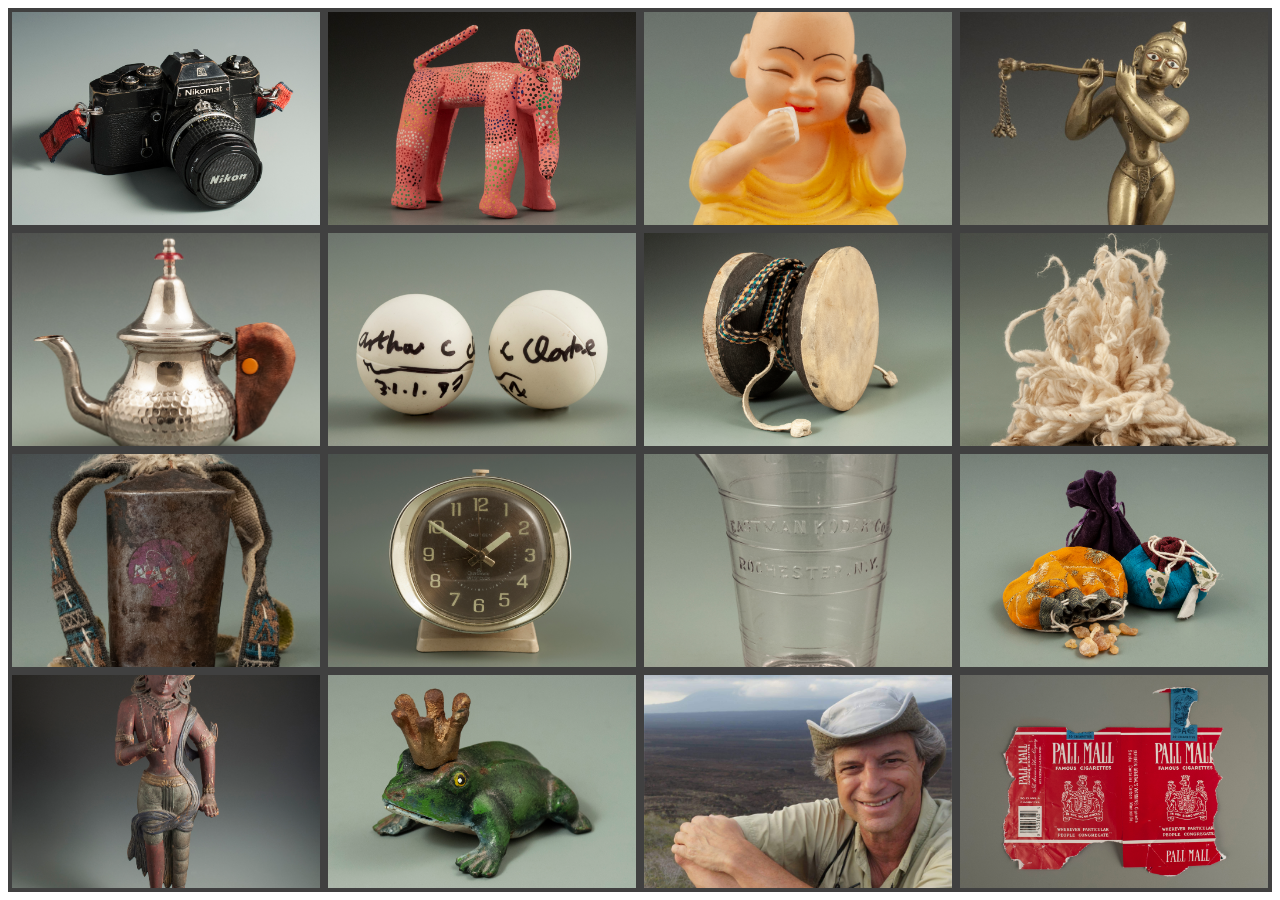
==== index.html @ 548ee443 "Initial upload" ====
<html><head>
<title>108 Beloved Objects</title>
<link rel="apple-touch-icon" sizes="180x180" href="/favicons/apple-touch-icon.png">
<link rel="icon" type="image/png" sizes="32x32" href="/favicons/favicon-32x32.png">
<link rel="icon" type="image/png" sizes="16x16" href="/favicons/favicon-16x16.png">
<link rel="icon" href="/favicons/favicon.ico" type="image/x-icon"/>
<link rel="manifest" href="/favicons/site.webmanifest">
        <link rel="stylesheet" href="main.css?s=87835" type="text/css" />
	<script type="text/javascript" src="main.js?s=88437"></script>
	<script type="text/javascript">
// Number of images in images directory - each is named NNN.jpg, e.g., 001.jpg, 015.jpg, etc.

let pics=26;

// Number of frames in the grid
let frames=16;

// Randomize 3-digit numbers from 1 to the number of images into an array

let images = shuffleArray(Array(pics).fill().map((element, index) => (index + 1).toLocaleString(undefined, {minimumIntegerDigits: 3})));

// next is the subscript of the next image name in the images array

let next=frames;

// Array of sound effects to play during blinking

let sounds=Array('beep.mp3', 'jeop1.mp3', 'jeop2.mp3');

// On pageload, add an <img> to each <div> in the grid with the corresponding image from the array

function loadImages() {
// Get array of <div>s

	var emptyGrid = document.getElementsByClassName("item");
	var emptyGridArray = Array.from(emptyGrid);
	var arrayLength = emptyGrid.length;

// Add an <img> to each one with the corresponding image from the array

	for (var i = 0; i < arrayLength; i++) {
            	emptyGrid[i].id = i;
	    	var img = document.createElement("IMG");
            	emptyGrid[i].appendChild(makeImgByNumber(images[i]));
	} 
} 

// Flash the images in the grid & show the full image of the last one flashed

function flashThisGrid(div) {
	var grid = document.getElementsByClassName("item");
	var soundChoice = Math.floor(Math.random() * sounds.length);

// Flash the grid with the chosen sound effect and return the last image flashed

	result = Promise.resolve(flashGrid(Array.from(grid), 2, sounds[soundChoice]));
	result.then(function(value) {

// Get the name of the chosen image

  		var imageUrl = value.firstChild.currentSrc;

// Put the chosen image into the "big" <div> and bring it to the front

		var big = document.getElementById("big");
		big.replaceChild(makeImgByUrl(imageUrl), big.firstChild);
    		big.style.zIndex = 99;

// Replace the image in the chosen grid space with the next one in the images array

		value.replaceChild(makeImgByNumber(images[next]), value.firstChild);
		dim(value);
		next = (next + 1 < pics) ? next + 1 : 0;
	});
}
	</script>
</head>
<body onload="loadImages()">
        <div onclick="flashThisGrid(this)" class="item"></div>
        <div onclick="flashThisGrid(this)" class="item"></div>
        <div onclick="flashThisGrid(this)" class="item"></div>
        <div onclick="flashThisGrid(this)" class="item"></div>
        <div onclick="flashThisGrid(this)" class="item"></div>
        <div onclick="flashThisGrid(this)" class="item"></div>
        <div onclick="flashThisGrid(this)" class="item"></div>
        <div onclick="flashThisGrid(this)" class="item"></div>
        <div onclick="flashThisGrid(this)" class="item"></div>
        <div onclick="flashThisGrid(this)" class="item"></div>
        <div onclick="flashThisGrid(this)" class="item"></div>
        <div onclick="flashThisGrid(this)" class="item"></div>
        <div onclick="flashThisGrid(this)" class="item"></div>
        <div onclick="flashThisGrid(this)" class="item"></div>
        <div onclick="flashThisGrid(this)" class="item"></div>
        <div onclick="flashThisGrid(this)" class="item"></div>
	<div class="big" id="big" onclick="resetGrid()"><img></div>
</body>
</html>
---- main.css ----
.big img {
    object-fit: cover;
    max-width: 100%;
    max-height: 100%;
    display:block;
    margin:auto;
    border: 4px solid #ffffff;
}

.big {
    position: absolute;
    top: 10%;
    bottom: 10%;
    left: 10%;
    right: 10%;
    z-index: -99;
}

.item {
	box-sizing: border-box;
	float: left;
	width: 25%; 
	height: 25%; 
	margin: 0;
	padding: 0;  
	border: 4px solid #404040;
	position: relative;
	overflow: hidden;
}

.item img {
	position: absolute;
	top: -9999px;
	left: -9999px;
	right: -9999px;
	bottom: -9999px;
	width: 100%;
	height: auto;
	margin: auto;
}
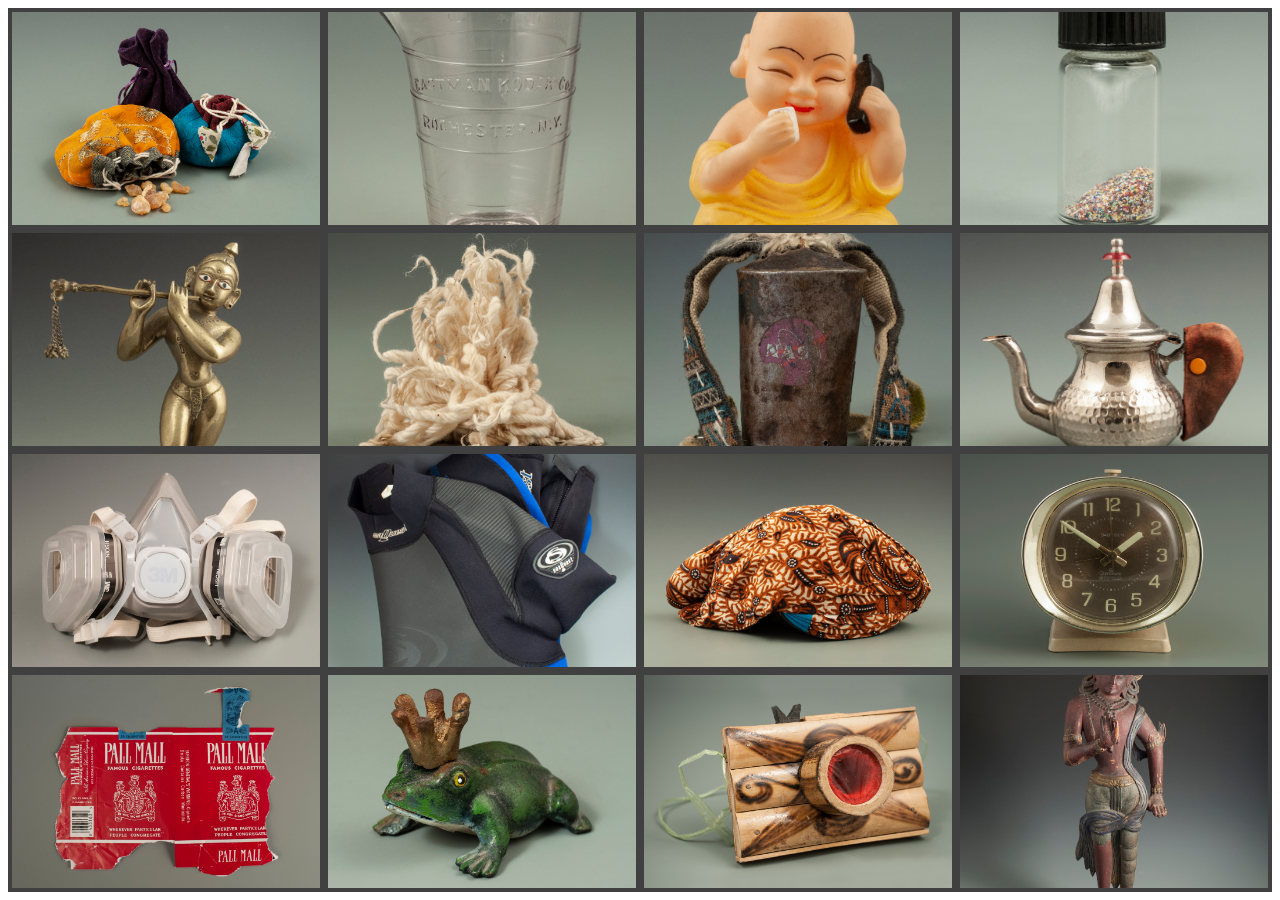
==== commit a171de29: "Add new images" ====
--- a/index.html
+++ b/index.html
@@ -10,7 +10,7 @@
 	<script type="text/javascript">
 // Number of images in images directory - each is named NNN.jpg, e.g., 001.jpg, 015.jpg, etc.
 
-let pics=26;
+let pics=27;
 
 // Number of frames in the grid
 let frames=16;
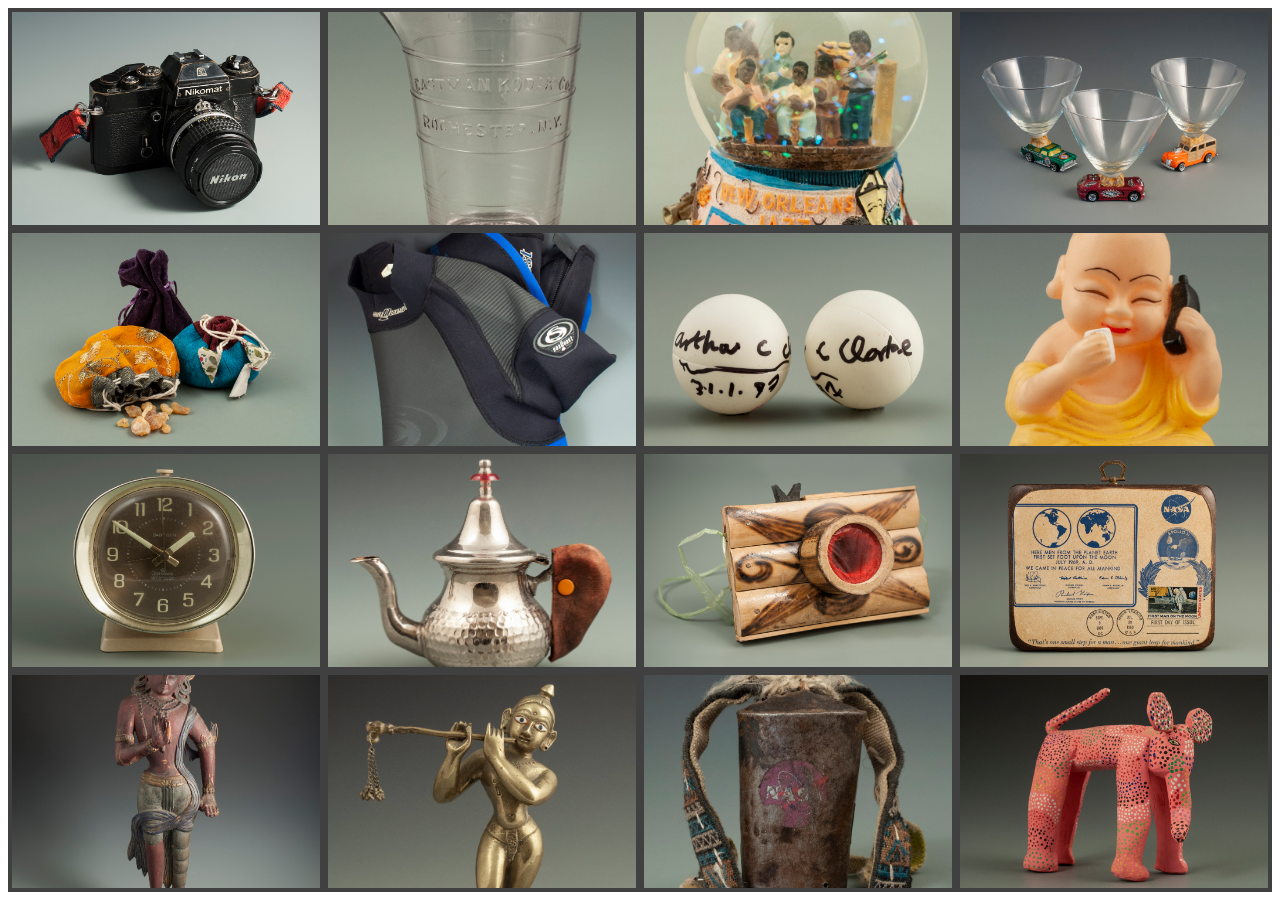
==== commit ba5c7e05: "Prechoose which images will be selected" ====
--- a/index.html
+++ b/index.html
@@ -17,7 +17,12 @@
 
 // Randomize 3-digit numbers from 1 to the number of images into an array
 
-let images = shuffleArray(Array(pics).fill().map((element, index) => (index + 1).toLocaleString(undefined, {minimumIntegerDigits: 3})));
+let picsArray = Array(pics).fill().map((element, index) => (index + 1).toLocaleString(undefined, {minimumIntegerDigits: 3}));
+picsArray.splice(0, 8);
+console.log(picsArray);
+let images = shuffleArray(picsArray);
+
+let defaultImages = shuffleArray(Array('001', '002', '003', '004', '005', '006', '007', '008'));
 
 // next is the subscript of the next image name in the images array
 
@@ -39,9 +44,10 @@
 // Add an <img> to each one with the corresponding image from the array
 
 	for (var i = 0; i < arrayLength; i++) {
+		let imageNumber = (i % 2 == 1) ? images[i] : defaultImages[i/2];
             	emptyGrid[i].id = i;
 	    	var img = document.createElement("IMG");
-            	emptyGrid[i].appendChild(makeImgByNumber(images[i]));
+            	emptyGrid[i].appendChild(makeImgByNumber(imageNumber));
 	} 
 } 
 
@@ -53,7 +59,7 @@
 
 // Flash the grid with the chosen sound effect and return the last image flashed
 
-	result = Promise.resolve(flashGrid(Array.from(grid), 2, sounds[soundChoice]));
+	result = Promise.resolve(flashGrid(Array.from(grid), 2, sounds[soundChoice], defaultImages[next - frames]));
 	result.then(function(value) {
 
 // Get the name of the chosen image
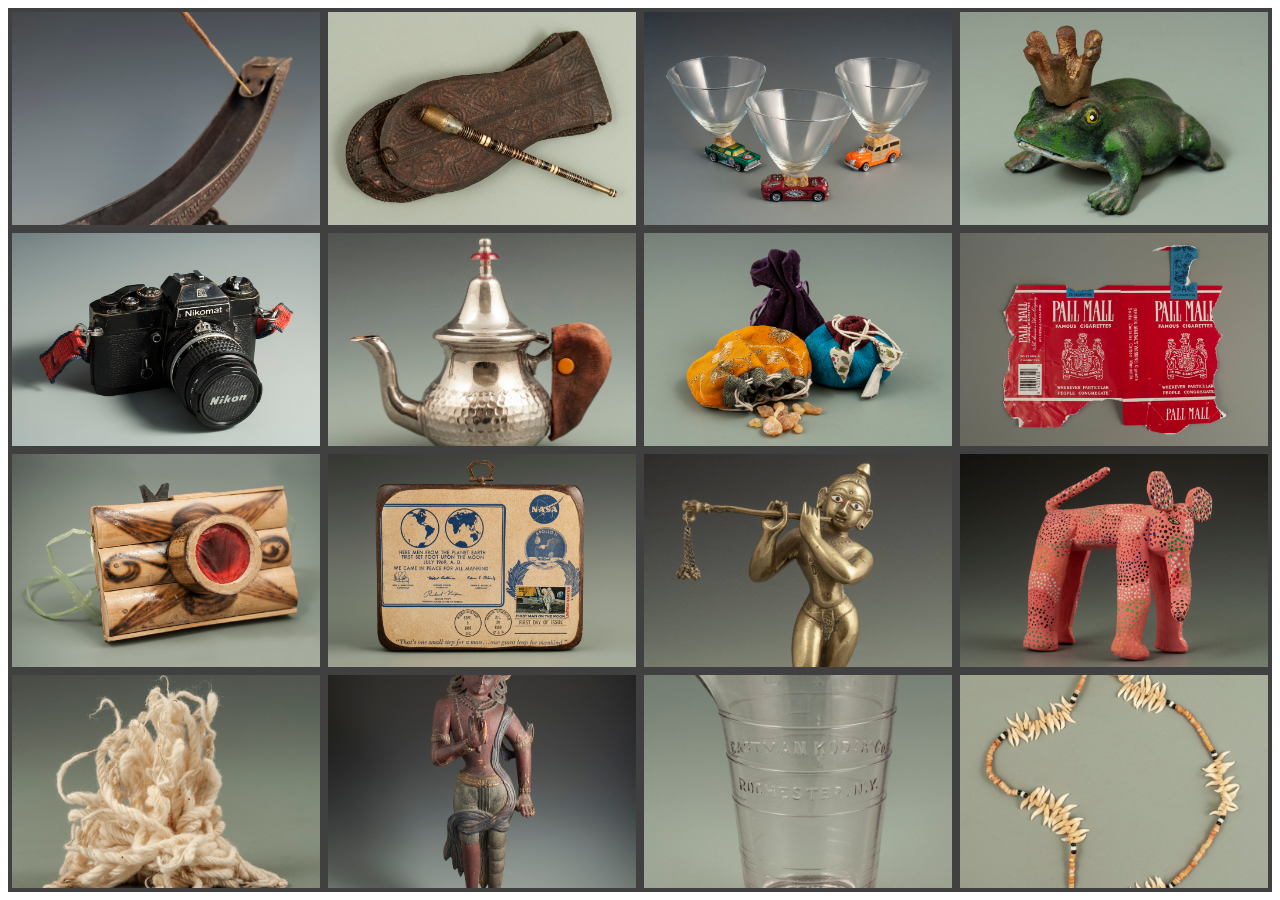
==== commit f25ef713: "Preselected items with replacements" ====
--- a/index.html
+++ b/index.html
@@ -5,28 +5,51 @@
 <link rel="icon" type="image/png" sizes="16x16" href="/favicons/favicon-16x16.png">
 <link rel="icon" href="/favicons/favicon.ico" type="image/x-icon"/>
 <link rel="manifest" href="/favicons/site.webmanifest">
-        <link rel="stylesheet" href="main.css?s=87835" type="text/css" />
-	<script type="text/javascript" src="main.js?s=88437"></script>
+        <link rel="stylesheet" href="main.css?s=87833" type="text/css" />
+	<script type="text/javascript" src="main.js?s=91237"></script>
 	<script type="text/javascript">
-// Number of images in images directory - each is named NNN.jpg, e.g., 001.jpg, 015.jpg, etc.
-
-let pics=27;
 
 // Number of frames in the grid
 let frames=16;
 
-// Randomize 3-digit numbers from 1 to the number of images into an array
+let picsArray = Array(
+'004',
+'008',
+'011',
+'006',
+'015',
+'018',
+'013',
+'024',
+'012',
+'001',
+'017',
+'014',
+'026',
+'009',
+'016',
+'019'
+);
 
-let picsArray = Array(pics).fill().map((element, index) => (index + 1).toLocaleString(undefined, {minimumIntegerDigits: 3}));
-picsArray.splice(0, 8);
-console.log(picsArray);
-let images = shuffleArray(picsArray);
+let images = shuffleArray(JSON.parse(JSON.stringify(picsArray)));
 
-let defaultImages = shuffleArray(Array('001', '002', '003', '004', '005', '006', '007', '008'));
+let replacement = shuffleArray(JSON.parse(JSON.stringify(Array(
+'002',
+'003',
+'005',
+'007',
+'010',
+'020',
+'021',
+'022',
+'023',
+'025',
+'027',
+))));
 
-// next is the subscript of the next image name in the images array
+// chosen is the subscript of the next image name to be chosen
 
-let next=frames;
+let chosen=0;
 
 // Array of sound effects to play during blinking
 
@@ -44,10 +67,9 @@
 // Add an <img> to each one with the corresponding image from the array
 
 	for (var i = 0; i < arrayLength; i++) {
-		let imageNumber = (i % 2 == 1) ? images[i] : defaultImages[i/2];
             	emptyGrid[i].id = i;
 	    	var img = document.createElement("IMG");
-            	emptyGrid[i].appendChild(makeImgByNumber(imageNumber));
+            	emptyGrid[i].appendChild(makeImgByNumber(images[i]));
 	} 
 } 
 
@@ -56,10 +78,8 @@
 function flashThisGrid(div) {
 	var grid = document.getElementsByClassName("item");
 	var soundChoice = Math.floor(Math.random() * sounds.length);
-
 // Flash the grid with the chosen sound effect and return the last image flashed
-
-	result = Promise.resolve(flashGrid(Array.from(grid), 2, sounds[soundChoice], defaultImages[next - frames]));
+	result = Promise.resolve(flashGrid(Array.from(grid), 2, sounds[soundChoice], picsArray[chosen]));
 	result.then(function(value) {
 
 // Get the name of the chosen image
@@ -72,11 +92,9 @@
 		big.replaceChild(makeImgByUrl(imageUrl), big.firstChild);
     		big.style.zIndex = 99;
 
-// Replace the image in the chosen grid space with the next one in the images array
-
-		value.replaceChild(makeImgByNumber(images[next]), value.firstChild);
+		value.replaceChild(makeImgByNumber(replacement[chosen]), value.firstChild);
 		dim(value);
-		next = (next + 1 < pics) ? next + 1 : 0;
+                chosen = chosen + 1;
 	});
 }
 	</script>
--- a/main.css
+++ b/main.css
@@ -17,6 +17,7 @@
 }
 
 .item {
+  	background-color: #404040;
 	box-sizing: border-box;
 	float: left;
 	width: 25%; 
@@ -38,3 +39,26 @@
 	height: auto;
 	margin: auto;
 }
+
+.tiny {
+	box-sizing: border-box;
+	float: left;
+	width: 20%; 
+	height: 20%; 
+	margin: 0;
+	padding: 0;  
+	border: 4px solid #404040;
+	position: relative;
+	overflow: hidden;
+}
+
+.tiny img {
+	position: absolute;
+	top: -9999px;
+	left: -9999px;
+	right: -9999px;
+	bottom: -9999px;
+	width: 50%;
+	height: auto;
+	margin: auto;
+}
